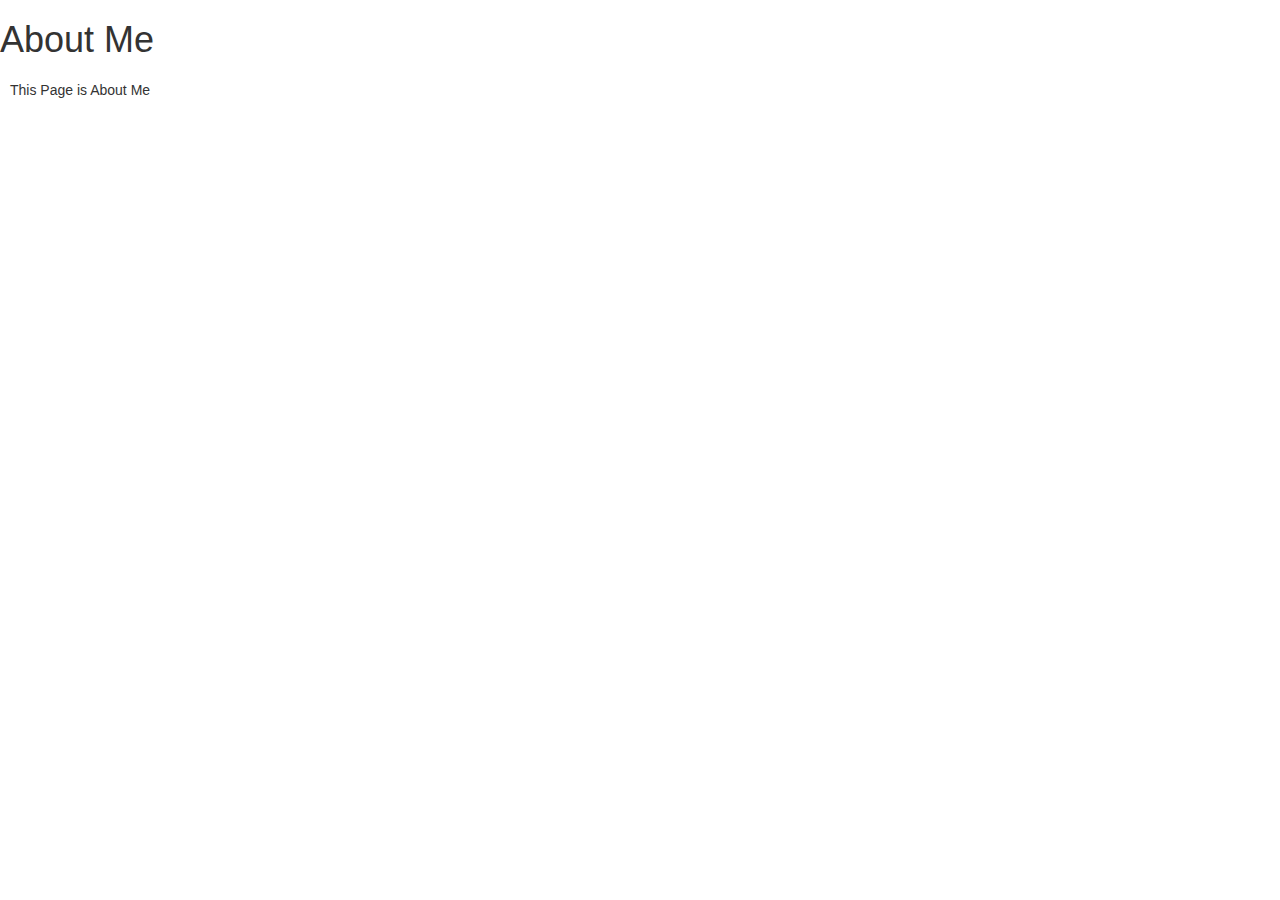
==== aboutme.html @ 5bf16c92 "blag" ====
<html lang="en" dir="ltr">
  <head>
    <meta charset="utf-8">
    <title>About Me</title>
    <link rel="stylesheet" href="/css/css/bootstrap.css"> <!-- Add CSS Bootstrap Capability-->
    <!-- Page Styling -->
    <style type = text/css>
      h1{
        color: #FFFFFF;
        font-size: 60px;
      }
      .h1{

      }
      .p1{
        padding: 10px;
      }
    </style>

  </head>
  <body>
    <h1 class = "h1">About Me</h1>
    <p class = "p1">This Page is About Me</p>
  </body>
</html>
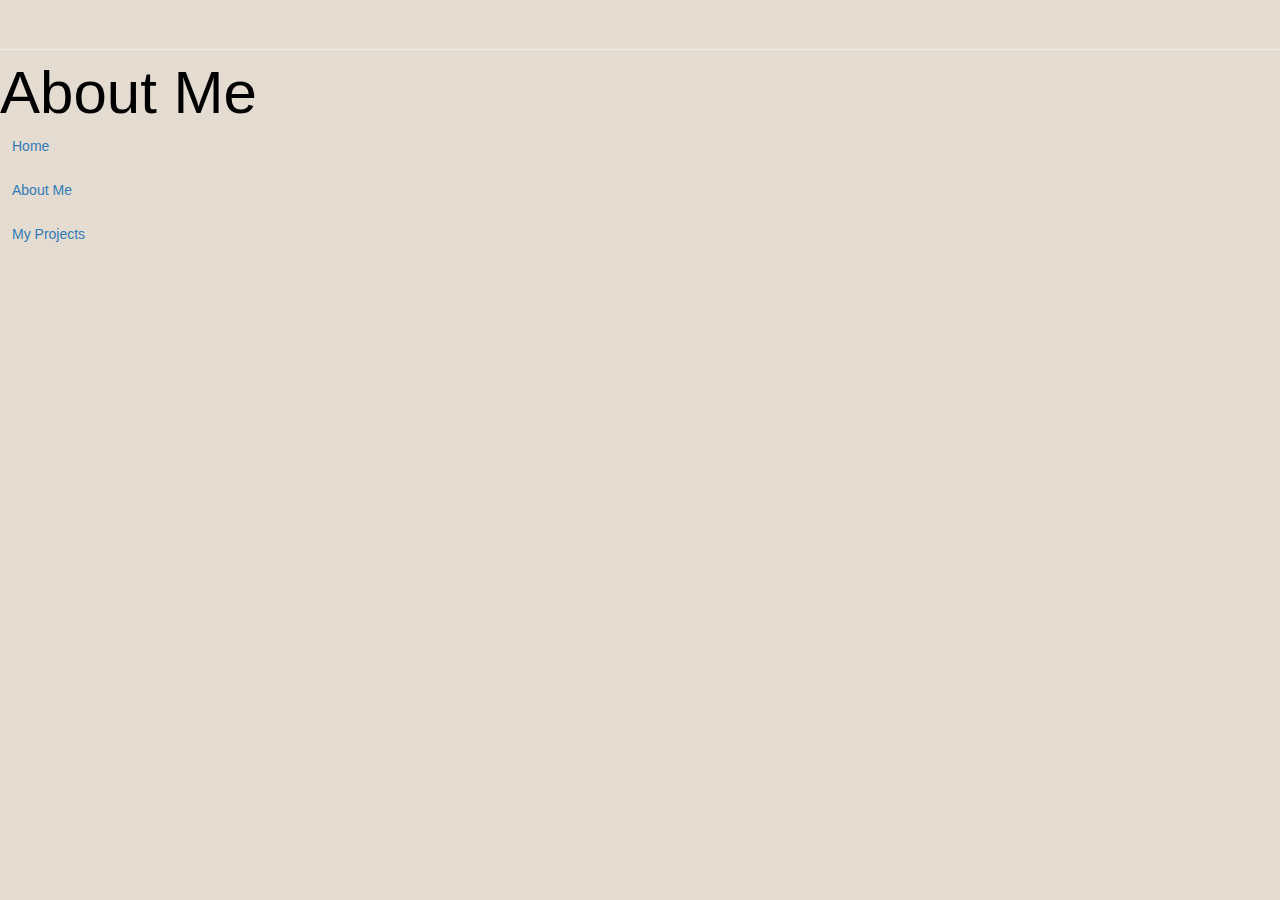
==== commit 722c5a95: "Standardize Pages" ====
--- a/aboutme.html
+++ b/aboutme.html
@@ -1,25 +1,50 @@
-<html lang="en" dir="ltr">
+<!DOCTYPE html>
+<html>
   <head>
     <meta charset="utf-8">
     <title>About Me</title>
     <link rel="stylesheet" href="/css/css/bootstrap.css"> <!-- Add CSS Bootstrap Capability-->
-    <!-- Page Styling -->
-    <style type = text/css>
-      h1{
-        color: #FFFFFF;
-        font-size: 60px;
+
+    <!-- Style of Text-->
+    <style type = "text/css">
+      body{
+        background: #E4DCD1; /* Set Background color of page */
       }
-      .h1{
-
+      .page-header h1{
+        font-size: 60px; /*Set header font size*/
+        color: black; /*Set header color*/
+        float: left; /*Set header float location*/
       }
-      .p1{
-        padding: 10px;
+      .vertical-menu{
+        width: 200px; /*set width of vertical sidebar menu*/
+      }
+      .vertical-menu a{
+        background-color: #eee /* set background color of menu*/
+        color: #000000; /* set text color*/
+        display: block; /* make links below each other*/
+        padding: 12px; /* padding between text*/
+        text-decoration: none; /* remove underline */
+      }
+      .vertical-menu a:hover{
+        background-color: #ccc; /* menu color changes when hovered over*/
+      }
+      .vertical-menu a:active{
+        background-color: #04AA6D; /* Make it green when on page */
+        color: white;
       }
     </style>
+  </head>
 
-  </head>
+  <!-- Begin Page Layout-->
   <body>
-    <h1 class = "h1">About Me</h1>
-    <p class = "p1">This Page is About Me</p>
+    <div class = "page-header">
+      <h1>About Me</h1>
+    </div>
+    <div class = "vertical-menu">
+      <a href="index.html">Home</a>
+      <a href = "aboutme.html">About Me</a>
+      <a href = "projectpages.html">My Projects</a>
+    </div>
+
   </body>
 </html>
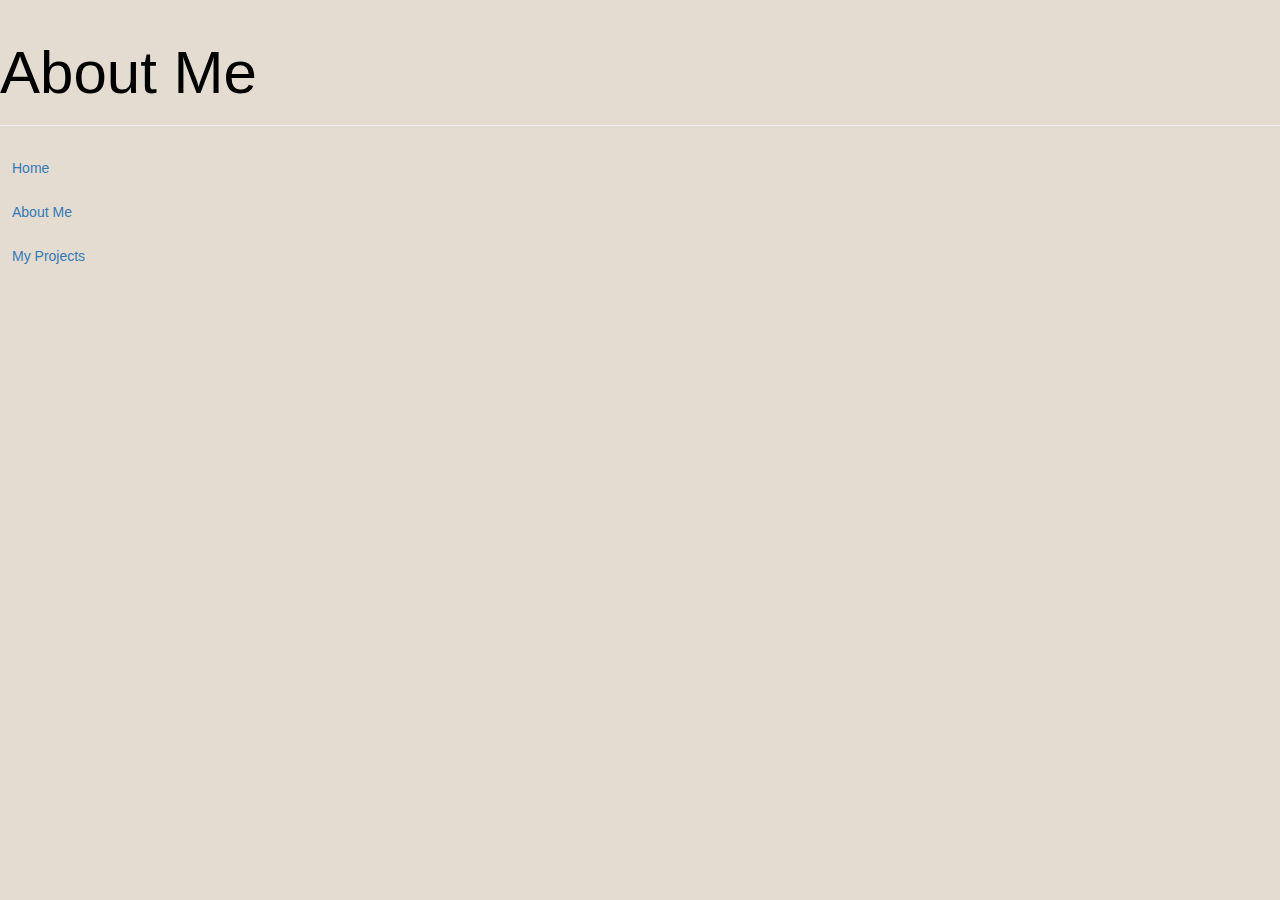
==== commit 5a2a6f8c: "remove float fix projectpage" ====
--- a/aboutme.html
+++ b/aboutme.html
@@ -13,7 +13,6 @@
       .page-header h1{
         font-size: 60px; /*Set header font size*/
         color: black; /*Set header color*/
-        float: left; /*Set header float location*/
       }
       .vertical-menu{
         width: 200px; /*set width of vertical sidebar menu*/
@@ -43,7 +42,7 @@
     <div class = "vertical-menu">
       <a href="index.html">Home</a>
       <a href = "aboutme.html">About Me</a>
-      <a href = "projectpages.html">My Projects</a>
+      <a href = "projectpage.html">My Projects</a>
     </div>
 
   </body>
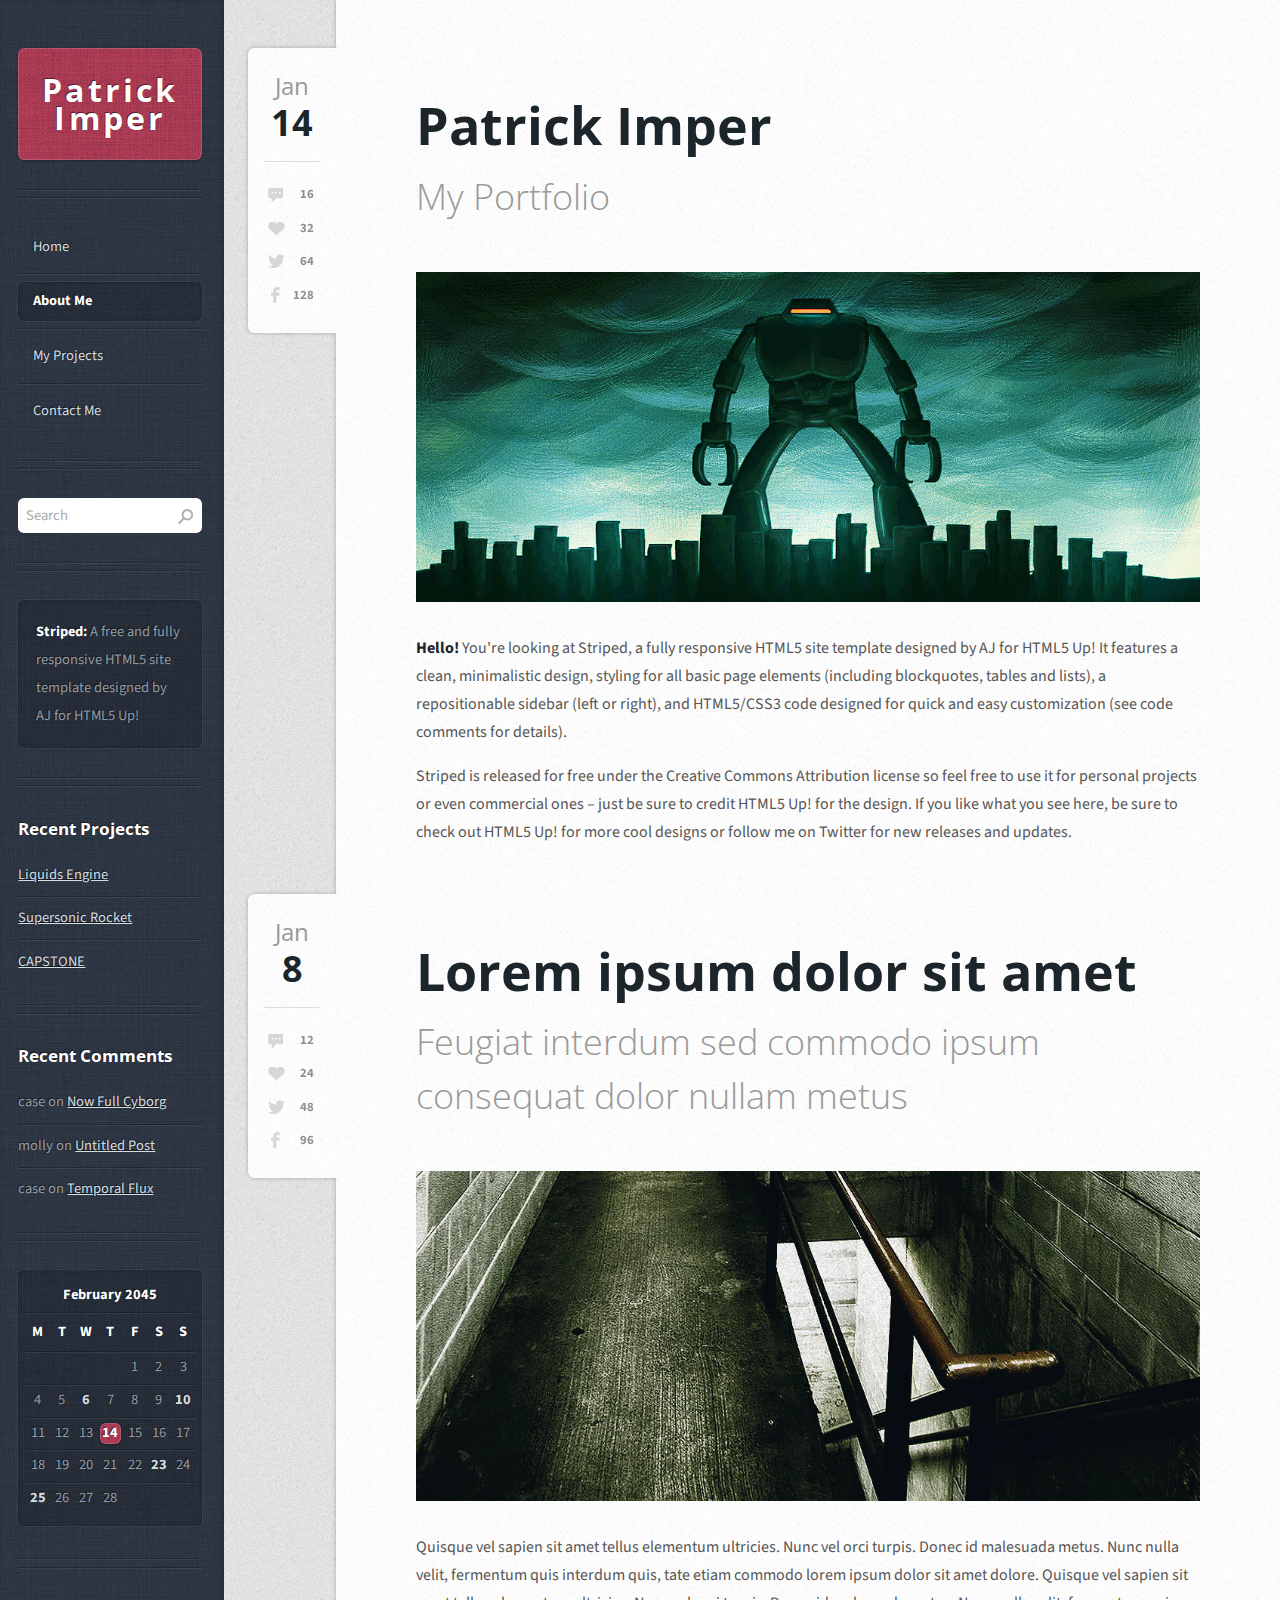
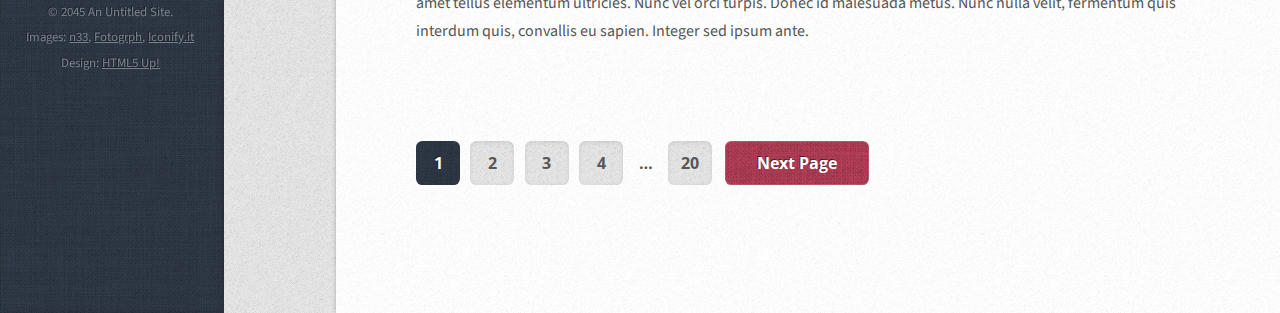
==== commit c60d2ddc: "a" ====
--- a/aboutme.html
+++ b/aboutme.html
@@ -1,49 +1,195 @@
-<!DOCTYPE html>
+<!DOCTYPE HTML>
 <html>
-  <head>
-    <meta charset="utf-8">
-    <title>About Me</title>
-    <link rel="stylesheet" href="/css/css/bootstrap.css"> <!-- Add CSS Bootstrap Capability-->
+<head>
+<title>Patrick Imper Portfolio</title>
+<meta charset="utf-8">
+<link href="http://fonts.googleapis.com/css?family=Source+Sans+Pro:400,400italic,700|Open+Sans+Condensed:300,700" rel="stylesheet">
+<script src="js/jquery-1.8.3.min.js"></script>
+<script src="css/5grid/init.js?use=mobile,desktop,1200px,1000px&amp;mobileUI=1&amp;mobileUI.theme=none"></script>
+<noscript>
+<link rel="stylesheet" href="css/5grid/core.css">
+<link rel="stylesheet" href="css/5grid/core-desktop.css">
+<link rel="stylesheet" href="css/5grid/core-1200px.css">
+<link rel="stylesheet" href="css/5grid/core-noscript.css">
+<link rel="stylesheet" href="css/style.css">
+<link rel="stylesheet" href="css/style-desktop.css">
+<link rel="stylesheet" href="css/style-1200px.css">
+</noscript>
+</head>
 
-    <!-- Style of Text-->
-    <style type = "text/css">
-      body{
-        background: #E4DCD1; /* Set Background color of page */
-      }
-      .page-header h1{
-        font-size: 60px; /*Set header font size*/
-        color: black; /*Set header color*/
-      }
-      .vertical-menu{
-        width: 200px; /*set width of vertical sidebar menu*/
-      }
-      .vertical-menu a{
-        background-color: #eee /* set background color of menu*/
-        color: #000000; /* set text color*/
-        display: block; /* make links below each other*/
-        padding: 12px; /* padding between text*/
-        text-decoration: none; /* remove underline */
-      }
-      .vertical-menu a:hover{
-        background-color: #ccc; /* menu color changes when hovered over*/
-      }
-      .vertical-menu a:active{
-        background-color: #04AA6D; /* Make it green when on page */
-        color: white;
-      }
-    </style>
-  </head>
+<body class="left-sidebar">
 
-  <!-- Begin Page Layout-->
-  <body>
-    <div class = "page-header">
-      <h1>About Me</h1>
+<div id="wrapper">
+
+  <div id="content" class="mobileUI-main-content">
+
+    <div id="content-inner">
+      <!-- Post 1-->
+      <article class="is-post is-post-excerpt">
+        <header>
+          <h2><a href="#">Patrick Imper</a></h2>
+          <span class="byline">My Portfolio</span> </header>
+
+        <div class="info"> <span class="date"><span class="month">Jan<span>uary</span></span> <span class="day">14</span><span class="year">, 2045</span></span>
+          <ul class="stats">
+            <li><a href="#" class="link-icon24 link-icon24-1">16</a></li>
+            <li><a href="#" class="link-icon24 link-icon24-2">32</a></li>
+            <li><a href="#" class="link-icon24 link-icon24-3">64</a></li>
+            <li><a href="#" class="link-icon24 link-icon24-4">128</a></li>
+          </ul>
+        </div>
+        <a href="#" class="image image-full"><img src="images/n33-robot-invader.jpg" alt=""></a>
+        <p> <strong>Hello!</strong> You're looking at Striped, a fully responsive HTML5 site template designed by AJ for HTML5 Up! It features a clean, minimalistic design, styling for all basic page elements (including blockquotes, tables and lists), a repositionable sidebar (left or right), and HTML5/CSS3 code designed for quick and easy customization (see code comments for details). </p>
+        <p> Striped is released for free under the Creative Commons Attribution license so feel free to use it for personal projects or even commercial ones &ndash; just be sure to credit HTML5 Up! for the design. If you like what you see here, be sure to check out HTML5 Up! for more cool designs or follow me on Twitter for new releases and updates. </p>
+      </article>
+
+      <!-- Post 2-->
+      <article class="is-post is-post-excerpt">
+        <header>
+          <h2><a href="#">Lorem ipsum dolor sit amet</a></h2>
+          <span class="byline">Feugiat interdum sed commodo ipsum consequat dolor nullam metus</span> </header>
+        <div class="info"> <span class="date"><span class="month">Jan<span>uary</span></span> <span class="day">8</span><span class="year">, 2045</span></span>
+          <ul class="stats">
+            <li><a href="#" class="link-icon24 link-icon24-1">12</a></li>
+            <li><a href="#" class="link-icon24 link-icon24-2">24</a></li>
+            <li><a href="#" class="link-icon24 link-icon24-3">48</a></li>
+            <li><a href="#" class="link-icon24 link-icon24-4">96</a></li>
+          </ul>
+        </div>
+        <a href="#" class="image image-full"><img src="images/fotogrph-dark-stairwell.jpg" alt=""></a>
+        <p> Quisque vel sapien sit amet tellus elementum ultricies. Nunc vel orci turpis. Donec id malesuada metus. Nunc nulla velit, fermentum quis interdum quis, tate etiam commodo lorem ipsum dolor sit amet dolore. Quisque vel sapien sit amet tellus elementum ultricies. Nunc vel orci turpis. Donec id malesuada metus. Nunc nulla velit, fermentum quis interdum quis, convallis eu sapien. Integer sed ipsum ante. </p>
+      </article>
+
+      <!-- Bottom of Page Button-->
+      <div class="pager">
+        <!--<a href="#" class="button previous">Previous Page</a>-->
+        <div class="pages"> <a href="#" class="active">1</a> <a href="#">2</a> <a href="#">3</a> <a href="#">4</a> <span>&hellip;</span> <a href="#">20</a> </div>
+        <a href="#" class="button next">Next Page</a> 
+      </div>
+
     </div>
-    <div class = "vertical-menu">
-      <a href="index.html">Home</a>
-      <a href = "aboutme.html">About Me</a>
-      <a href = "projectpage.html">My Projects</a>
+  </div>
+
+  <div id="sidebar">
+    <div id="logo">
+      <h1 class="mobileUI-site-name">Patrick Imper</h1>
     </div>
+    <!-- Left Side Nav Bar -->
+    <nav id="nav" class="mobileUI-site-nav">
+      <ul>
+        <li><a href="#">Home</a></li>
+        <li class="current_page_item"><a href="#">About Me</a></li>
+        <li><a href="#">My Projects</a></li>
+        <li><a href="#">Contact Me</a></li>
+      </ul>
+    </nav>
+    <!-- Word Search -->
+    <section class="is-search is-first">
+      <form method="post" action="#">
+        <input type="text" class="text" name="search" placeholder="Search">
+      </form>
+    </section>
 
-  </body>
-</html>
+    <!-- Below Search Text Box -->
+    <section class="is-text-style1">
+      <div class="inner">
+        <p> <strong>Striped:</strong> A free and fully responsive HTML5 site template designed by AJ for HTML5 Up! </p>
+      </div>
+    </section>
+    <!-- Recent Projects -->
+    <section class="is-recent-posts">
+      <header>
+        <h2>Recent Projects</h2>
+      </header>
+      <ul>
+        <li><a href="#">Liquids Engine</a></li>
+        <li><a href="#">Supersonic Rocket</a></li>
+        <li><a href="#">CAPSTONE</a></li>
+      </ul>
+    </section>
+
+    <!-- IDK What to use this for -->
+    <section class="is-recent-comments">
+      <header>
+        <h2>Recent Comments</h2>
+      </header>
+      <ul>
+        <li>case on <a href="#">Now Full Cyborg</a></li>
+        <li>molly on <a href="#">Untitled Post</a></li>
+        <li>case on <a href="#">Temporal Flux</a></li>
+      </ul>
+    </section>
+
+    <!-- What day is it?-->
+    <section class="is-calendar">
+      <div class="inner">
+        <table>
+          <caption>
+          February 2045
+          </caption>
+          <thead>
+            <tr>
+              <th scope="col" title="Monday">M</th>
+              <th scope="col" title="Tuesday">T</th>
+              <th scope="col" title="Wednesday">W</th>
+              <th scope="col" title="Thursday">T</th>
+              <th scope="col" title="Friday">F</th>
+              <th scope="col" title="Saturday">S</th>
+              <th scope="col" title="Sunday">S</th>
+            </tr>
+          </thead>
+          <tbody>
+            <tr>
+              <td colspan="4" class="pad"><span>&nbsp;</span></td>
+              <td><span>1</span></td>
+              <td><span>2</span></td>
+              <td><span>3</span></td>
+            </tr>
+            <tr>
+              <td><span>4</span></td>
+              <td><span>5</span></td>
+              <td><a href="#">6</a></td>
+              <td><span>7</span></td>
+              <td><span>8</span></td>
+              <td><span>9</span></td>
+              <td><a href="#">10</a></td>
+            </tr>
+            <tr>
+              <td><span>11</span></td>
+              <td><span>12</span></td>
+              <td><span>13</span></td>
+              <td class="today"><a href="#">14</a></td>
+              <td><span>15</span></td>
+              <td><span>16</span></td>
+              <td><span>17</span></td>
+            </tr>
+            <tr>
+              <td><span>18</span></td>
+              <td><span>19</span></td>
+              <td><span>20</span></td>
+              <td><span>21</span></td>
+              <td><span>22</span></td>
+              <td><a href="#">23</a></td>
+              <td><span>24</span></td>
+            </tr>
+            <tr>
+              <td><a href="#">25</a></td>
+              <td><span>26</span></td>
+              <td><span>27</span></td>
+              <td><span>28</span></td>
+              <td class="pad" colspan="3"><span>&nbsp;</span></td>
+            </tr>
+          </tbody>
+        </table>
+      </div>
+    </section>
+
+    <!-- Copyright -->
+    <div id="copyright">
+      <p> &copy; 2045 An Untitled Site.<br>
+        Images: <a href="http://n33.co">n33</a>, <a href="http://fotogrph.com">Fotogrph</a>, <a href="http://iconify.it">Iconify.it</a> Design: <a href="http://html5up.net/">HTML5 Up!</a> </p>
+    </div>
+  </div>
+</div>
+</body>
+</html>--- a/css/5grid/core.css
+++ b/css/5grid/core.css
@@ -0,0 +1,121 @@
+/*****************************************************************/
+/* 5grid 0.4.1 by n33.co | MIT+GPLv2 license licensed            */
+/* core.css: Core stylesheet                                     */
+/*****************************************************************/
+
+/**************************************************/
+/* Resets (by meyerweb.com/eric/tools/css/reset/) */
+/**************************************************/
+
+	html, body, div, span, applet, object, iframe, h1, h2, h3, h4, h5, h6, p, blockquote, pre, a, abbr, acronym, address, big, cite, code, del, dfn, em, img, ins, kbd, q, s, samp, small, strike, strong, sub, sup, tt, var, b, u, i, center, dl, dt, dd, ol, ul, li, fieldset, form, label, legend, table, caption, tbody, tfoot, thead, tr, th, td, article, aside, canvas, details, embed, figure, figcaption, footer, header, hgroup, menu, nav, output, ruby, section, summary, time, mark, audio, video {
+		margin: 0;
+		padding: 0;
+		border: 0;
+		font-size: 100%;
+		font: inherit;
+		vertical-align: baseline;
+	}
+
+	article, aside, details, figcaption, figure, footer, header, hgroup, menu, nav, section {
+		display: block;
+	}
+
+	body {
+		line-height: 1;
+	}
+
+	ol, ul {
+		list-style: none;
+	}
+
+	blockquote, q {
+		quotes: none;
+	}
+
+	blockquote:before, blockquote:after, q:before, q:after {
+		content: '';
+		content: none;
+	}
+
+	table {
+		border-collapse: collapse;
+		border-spacing: 0;
+	}
+
+/*********************/
+/* Grid              */
+/*********************/
+
+	.\35 grid .\31 2u { width: 100%; } .\35 grid .\31 1u { width: 91.5%; } .\35 grid .\31 0u { width: 83%; } .\35 grid .\39 u { width: 74.5%; } .\35 grid .\38 u { width: 66%; } .\35 grid .\37 u { width: 57.5%; } .\35 grid .\36 u { width: 49%; } .\35 grid .\35 u { width: 40.5%; } .\35 grid .\34 u { width: 32%; } .\35 grid .\33 u { width: 23.5%; } .\35 grid .\32 u { width: 15%; } .\35 grid .\31 u { width: 6.5%; }
+	
+	.\35 grid .\31 u, .\35 grid .\32 u, .\35 grid .\33 u, .\35 grid .\34 u, .\35 grid .\35 u, .\35 grid .\36 u, .\35 grid .\37 u, .\35 grid .\38 u, .\35 grid .\39 u, .\35 grid .\31 0u, .\35 grid .\31 1u, .\35 grid .\31 2u {
+		margin: 1% 0 1% 2%;
+		float: left;
+	}
+
+	.\35 grid:after {
+		content: '';
+		display: block;
+		clear: both;
+		height: 0;
+	}
+
+	.\35 grid-flush .\31 2u { width: 100% !important; } .\35 grid-flush .\31 1u { width: 91.6666666667% !important; } .\35 grid-flush .\31 0u { width: 83.3333333333% !important; } .\35 grid-flush .\39 u { width: 75% !important; } .\35 grid-flush .\38 u { width: 66.6666666667% !important; } .\35 grid-flush .\37 u { width: 58.3333333333% !important; } .\35 grid-flush .\36 u { width: 50% !important; } .\35 grid-flush .\35 u { width: 41.6666666667% !important; } .\35 grid-flush .\34 u { width: 33.3333333333% !important; } .\35 grid-flush .\33 u { width: 25% !important; } .\35 grid-flush .\32 u { width: 16.6666666667% !important; } .\35 grid-flush .\31 u { width: 8.3333333333% !important; }
+
+	.\35 grid-flush .\31 u, .\35 grid-flush .\32 u, .\35 grid-flush .\33 u, .\35 grid-flush .\34 u, .\35 grid-flush .\35 u, .\35 grid-flush .\36 u, .\35 grid-flush .\37 u, .\35 grid-flush .\38 u, .\35 grid-flush .\39 u, .\35 grid-flush .\31 0u, .\35 grid-flush .\31 1u, .\35 grid-flush .\31 2u {
+		margin: 0 !important;
+	}
+
+	.do-5grid .do-12u { width: 100%; } .do-5grid .do-11u { width: 91.5%; } .do-5grid .do-10u { width: 83%; } .do-5grid .do-9u { width: 74.5%; } .do-5grid .do-8u { width: 66%; } .do-5grid .do-7u { width: 57.5%; } .do-5grid .do-6u { width: 49%; } .do-5grid .do-5u { width: 40.5%; } .do-5grid .do-4u { width: 32%; } .do-5grid .do-3u { width: 23.5%; } .do-5grid .do-2u { width: 15%; } .do-5grid .do-1u { width: 6.5%; }
+	
+	.do-5grid .do-1u, .do-5grid .do-2u, .do-5grid .do-3u, .do-5grid .do-4u, .do-5grid .do-5u, .do-5grid .do-6u, .do-5grid .do-7u, .do-5grid .do-8u, .do-5grid .do-9u, .do-5grid .do-10u, .do-5grid .do-11u, .do-5grid .do-12u {
+		margin: 1% 0 1% 2%;
+		float: left;
+	}
+
+	.do-5grid:after {
+		content: '';
+		display: block;
+		clear: both;
+		height: 0;
+	}
+
+	.do-5grid-flush .do-12u { width: 100%; } .do-5grid-flush .do-11u { width: 91.6666666667%; } .do-5grid-flush .do-10u { width: 83.3333333333%; } .do-5grid-flush .do-9u { width: 75%; } .do-5grid-flush .do-8u { width: 66.6666666667%; } .do-5grid-flush .do-7u { width: 58.3333333333%; } .do-5grid-flush .do-6u { width: 50%; } .do-5grid-flush .do-5u { width: 41.6666666667%; } .do-5grid-flush .do-4u { width: 33.3333333333%; } .do-5grid-flush .do-3u { width: 25%; } .do-5grid-flush .do-2u { width: 16.6666666667%; } .do-5grid-flush .do-1u { width: 8.3333333333%; }
+
+	.do-5grid-flush .do-1u, .do-5grid-flush .do-2u, .do-5grid-flush .do-3u, .do-5grid-flush .do-4u, .do-5grid-flush .do-5u, .do-5grid-flush .do-6u, .do-5grid-flush .do-7u, .do-5grid-flush .do-8u, .do-5grid-flush .do-9u, .do-5grid-flush .do-10u, .do-5grid-flush .do-11u, .do-5grid-flush .do-12u {
+		margin: 0 !important;
+	}
+
+/*********************/
+/* Mobile            */
+/*********************/
+
+	#mobileUI-site-titlebar {
+		text-align: center;
+	}
+	
+	#mobileUI-site-nav-opener {
+		top: 0;
+		left: 0;
+	}
+	
+	#mobileUI-site-nav {
+	}
+
+		#mobileUI-site-nav-inner {
+		}
+	
+		.mobileUI-site-nav-link {
+			display: block;
+		}
+	
+		.mobileUI-site-nav-link .indent-1 { display: inline-block; width: 1em; }
+		.mobileUI-site-nav-link .indent-2 { display: inline-block; width: 2em; }
+		.mobileUI-site-nav-link .indent-3 { display: inline-block; width: 3em; }
+		.mobileUI-site-nav-link .indent-4 { display: inline-block; width: 4em; }
+		.mobileUI-site-nav-link .indent-5 { display: inline-block; width: 5em; }
+		.mobileUI-site-nav-link .indent-6 { display: inline-block; width: 6em; }
+		.mobileUI-site-nav-link .indent-7 { display: inline-block; width: 7em; }
+		.mobileUI-site-nav-link .indent-8 { display: inline-block; width: 8em; }
+		.mobileUI-site-nav-link .indent-9 { display: inline-block; width: 9em; }
+		.mobileUI-site-nav-link .indent-10 { display: inline-block; width: 10em; }--- a/css/5grid/core-desktop.css
+++ b/css/5grid/core-desktop.css
@@ -0,0 +1,31 @@
+/*****************************************************************/
+/* 5grid 0.4.1 by n33.co | MIT+GPLv2 license licensed            */
+/* core-desktop.css: Core (desktop) stylesheet                   */
+/*****************************************************************/
+
+.\35 grid .row:after { content: ''; display: block; clear: both; height: 0; } 
+.\35 grid .row > :first-child { margin-left: 0; } 
+.\35 grid .row:first-child > * { margin-top: 0; } 
+.\35 grid .row:last-child > * { margin-bottom: 0; }
+.\35 grid .offset-1u:first-child { margin-left: 8.5% !important; } 
+.\35 grid .offset-2u:first-child { margin-left: 17% !important; } 
+.\35 grid .offset-3u:first-child { margin-left: 25.5% !important; } 
+.\35 grid .offset-4u:first-child { margin-left: 34% !important; } 
+.\35 grid .offset-5u:first-child { margin-left: 42.5% !important; } 
+.\35 grid .offset-6u:first-child { margin-left: 51% !important; } 
+.\35 grid .offset-7u:first-child { margin-left: 59.5% !important; } 
+.\35 grid .offset-8u:first-child { margin-left: 68% !important; } 
+.\35 grid .offset-9u:first-child { margin-left: 76.5% !important; } 
+.\35 grid .offset-10u:first-child { margin-left: 85% !important; } 
+.\35 grid .offset-11u:first-child { margin-left: 93.5% !important; } 
+.\35 grid .offset-1u { margin-left: 10.5% !important; } 
+.\35 grid .offset-2u { margin-left: 19% !important; } 
+.\35 grid .offset-3u { margin-left: 27.5% !important; } 
+.\35 grid .offset-4u { margin-left: 36% !important; } 
+.\35 grid .offset-5u { margin-left: 44.5% !important; } 
+.\35 grid .offset-6u { margin-left: 53% !important; } 
+.\35 grid .offset-7u { margin-left: 61.5% !important; } 
+.\35 grid .offset-8u { margin-left: 70% !important; } 
+.\35 grid .offset-9u { margin-left: 78.5% !important; } 
+.\35 grid .offset-10u { margin-left: 87% !important; } 
+.\35 grid .offset-11u { margin-left: 95.5% !important; }--- a/css/5grid/core-1200px.css
+++ b/css/5grid/core-1200px.css
@@ -0,0 +1,13 @@
+/*****************************************************************/
+/* 5grid 0.4.1 by n33.co | MIT+GPLv2 license licensed            */
+/* core-1200px.css: 1200px                                       */
+/*****************************************************************/
+
+/*********************/
+/* 1200px            */
+/*********************/
+
+	.\35 grid-layout {
+		width: 1200px;
+		margin: 0 auto;
+	}--- a/css/5grid/core-noscript.css
+++ b/css/5grid/core-noscript.css
@@ -0,0 +1,64 @@
+/*****************************************************************/
+/* 5grid 0.4.1 by n33.co | MIT+GPLv2 license licensed            */
+/* noscript-1000px.css: Kludgey noscript stylesheet              */
+/*****************************************************************/
+
+/*********************/
+/* Base Grid         */
+/*********************/
+
+	.\35 grid-layout .\31 2u { width: 100%; } 
+	.\35 grid-layout .\31 1u { width: 91.5%; } 
+	.\35 grid-layout .\31 0u { width: 83%; } 
+	.\35 grid-layout .\39 u { width: 74.5%; } 
+	.\35 grid-layout .\38 u { width: 66%; }
+	.\35 grid-layout .\37 u { width: 57.5%; } 
+	.\35 grid-layout .\36 u { width: 49%; } 
+	.\35 grid-layout .\35 u { width: 40.5%; } 
+	.\35 grid-layout .\34 u { width: 32%; } 
+	.\35 grid-layout .\33 u { width: 23.5%; } 
+	.\35 grid-layout .\32 u { width: 15%; } 
+	.\35 grid-layout .\31 u { width: 6.5%; }
+
+	.\35 grid-layout .\31 u, .\35 grid-layout .\32 u, .\35 grid-layout .\33 u, .\35 grid-layout .\34 u, .\35 grid-layout .\35 u, .\35 grid-layout .\36 u, .\35 grid-layout .\37 u, .\35 grid-layout .\38 u, .\35 grid-layout .\39 u, .\35 grid-layout .\31 0u, .\35 grid-layout .\31 1u, .\35 grid-layout .\31 2u {
+		margin: 1% 0 1% 2%;
+		float: left;
+	}
+
+	.\35 grid-layout:after {
+		content: '';
+		display: block;
+		clear: both;
+		height: 0;
+	}
+
+/*********************/
+/* Desktop           */
+/*********************/
+
+	.\35 grid-layout .row:after { content: ''; display: block; clear: both; height: 0; } 
+	.\35 grid-layout .row > :first-child { margin-left: 0; } 
+	.\35 grid-layout .row:first-child > * { margin-top: 0; } 
+	.\35 grid-layout .row:last-child > * { margin-bottom: 0; }
+	.\35 grid-layout .offset-1u:first-child { margin-left: 8.5% !important; } 
+	.\35 grid-layout .offset-2u:first-child { margin-left: 17% !important; } 
+	.\35 grid-layout .offset-3u:first-child { margin-left: 25.5% !important; } 
+	.\35 grid-layout .offset-4u:first-child { margin-left: 34% !important; } 
+	.\35 grid-layout .offset-5u:first-child { margin-left: 42.5% !important; } 
+	.\35 grid-layout .offset-6u:first-child { margin-left: 51% !important; } 
+	.\35 grid-layout .offset-7u:first-child { margin-left: 59.5% !important; } 
+	.\35 grid-layout .offset-8u:first-child { margin-left: 68% !important; } 
+	.\35 grid-layout .offset-9u:first-child { margin-left: 76.5% !important; } 
+	.\35 grid-layout .offset-10u:first-child { margin-left: 85% !important; } 
+	.\35 grid-layout .offset-11u:first-child { margin-left: 93.5% !important; } 
+	.\35 grid-layout .offset-1u { margin-left: 10.5% !important; } 
+	.\35 grid-layout .offset-2u { margin-left: 19% !important; } 
+	.\35 grid-layout .offset-3u { margin-left: 27.5% !important; } 
+	.\35 grid-layout .offset-4u { margin-left: 36% !important; } 
+	.\35 grid-layout .offset-5u { margin-left: 44.5% !important; } 
+	.\35 grid-layout .offset-6u { margin-left: 53% !important; } 
+	.\35 grid-layout .offset-7u { margin-left: 61.5% !important; } 
+	.\35 grid-layout .offset-8u { margin-left: 70% !important; } 
+	.\35 grid-layout .offset-9u { margin-left: 78.5% !important; } 
+	.\35 grid-layout .offset-10u { margin-left: 87% !important; } 
+	.\35 grid-layout .offset-11u { margin-left: 95.5% !important; }--- a/css/style.css
+++ b/css/style.css
@@ -0,0 +1,724 @@
+/*
+	Striped 1.0 by HTML5 Up!
+	html5up.net | @n33co
+	Free for personal and commercial use under the CCA 3.0 license (html5up.net/license)
+*/
+
+/*********************************************************************************/
+/* Basic                                                                         */
+/*********************************************************************************/
+
+	*
+	{
+		-moz-box-sizing: border-box;
+		-webkit-box-sizing: border-box;
+		-o-box-sizing: border-box;
+		-ms-box-sizing: border-box;
+		box-sizing: border-box;
+	}
+
+	body, input, textarea
+	{
+		font-family: 'Source Sans Pro', sans-serif;
+		font-weight: 400;
+		color: #565656;
+	}
+
+	body
+	{
+		background-color: #e8e8e8;
+		background-image: url('images/bg2.png');
+	}
+
+	a
+	{
+		color: #c94663;
+	}
+
+	strong, b
+	{
+		font-weight: 700;
+		color: #1b252a;
+	}
+
+	h2,h3,h4,h5,h6
+	{
+		font-family: 'Open Sans Condensed', sans-serif;
+		font-weight: 700;
+		color: #1b252a;
+	}
+
+	h2 a, h4 a, h5 a, h6 a
+	{
+		text-decoration: none;
+		color: inherit;
+	}
+	
+	.byline
+	{
+		font-family: 'Open Sans Condensed', sans-serif;
+		font-weight: 300;
+		display: block;
+		margin-top: 1em;
+		color: #999;
+	}
+	
+	header
+	{
+		margin: 0 0 2em 0;
+	}
+	
+	blockquote
+	{
+		border-left: solid 5px #ddd;
+		padding: 1em 0 1em 2em;
+		font-style: italic;
+	}
+	
+	em, i
+	{
+		font-style: italic;
+	}
+	
+	hr
+	{
+		border: 0;
+		border-top: solid 1px #ddd;
+		padding: 1.5em 0 0 0;
+		margin: 1.75em 0 0 0;
+	}
+	
+	sub
+	{
+		position: relative;
+		top: 0.5em;
+		font-size: 0.8em;
+	}
+	
+	sup
+	{
+		position: relative;
+		top: -0.5em;
+		font-size: 0.8em;
+	}
+	
+	table
+	{
+		width: 100%;
+	}
+	
+	table.style1
+	{
+	}
+	
+		table.style1 tbody tr:nth-child(2n+2)
+		{
+			background: #f4f4f4;
+		}
+		
+		table.style1 td
+		{
+			padding: 0.5em 1em 0.5em 1em;
+		}
+		
+		table.style1 th
+		{
+			text-align: left;
+			font-weight: 700;
+			padding: 0.75em 1em 0.75em 1em;
+		}
+	
+		table.style1 thead
+		{
+			border-bottom: solid 1px #ddd;
+		}
+		
+		table.style1 tfoot
+		{
+			border-top: solid 1px #ddd;
+			background: #eee;
+		}
+		
+		table.style1 tbody
+		{
+		}
+
+	form
+	{
+	}
+	
+		form input,
+		form select,
+		form textarea
+		{
+			border-radius: 0.4em;
+			-webkit-appearance: none;
+			border: solid 1px #ddd;
+			padding: 0.5em;
+			width: 100%;
+		}
+
+		form input:focus,
+		form textarea:focus
+		{
+			box-shadow: 0px 0px 2px 2px #c94663;
+		}
+
+		form ::-webkit-input-placeholder
+		{
+			color: #aaa;
+		}
+
+		form :-moz-placeholder
+		{
+			color: #aaa;
+		}
+
+		form ::-moz-placeholder
+		{
+			color: #aaa;
+		}
+
+		form :-ms-input-placeholder
+		{
+			color: #aaa;
+		}
+		
+	br.clear
+	{
+		clear: both;
+	}
+	
+	p, ul, ol, dl, table
+	{
+		margin-bottom: 1em;
+	}
+	
+	section,
+	article
+	{
+		margin-bottom: 3em;
+	}
+	
+	section > :last-child,
+	article > :last-child
+	{
+		margin-bottom: 0;
+	}
+
+	section > .inner > :last-child,
+	article > .inner > :last-child
+	{
+		margin-bottom: 0;
+	}
+
+	section:last-child,
+	article:last-child
+	{
+		margin-bottom: 0;
+	}
+
+	.image
+	{
+		display: inline-block;
+	}
+	
+		.image img
+		{
+			display: block;
+			width: 100%;
+		}
+
+	.image-full
+	{
+		display: block;
+		width: 100%;
+		margin: 0 0 2em 0;
+	}
+	
+	.image-left
+	{
+		float: left;
+		margin: 0 2em 2em 0;
+	}
+	
+	.image-centered
+	{
+		display: block;
+		margin: 0 0 2em 0;
+	}
+
+		.image-centered img
+		{
+			margin: 0 auto;
+			width: auto;
+		}
+		
+	.button
+	{
+		background-color: #c94663;
+		background-image: url('images/bg1.png');
+		border-radius: 0.4em;
+		text-align: center;
+		box-shadow: inset 0px 0px 0px 1px rgba(255,255,255,0.15);
+		color: #fff;
+		font-family: 'Open Sans Condensed', sans-serif;
+		font-weight: 700;
+		text-decoration: none;
+		-moz-transition: background-color .25s ease-in-out, color .25s ease-in-out;
+		-webkit-transition: background-color .25s ease-in-out, color .25s ease-in-out;
+		-o-transition: background-color .25s ease-in-out, color .25s ease-in-out;
+		-ms-transition: background-color .25s ease-in-out, color .25s ease-in-out;
+		transition: background-color .25s ease-in-out, color .25s ease-in-out;
+		text-shadow: -1px -1px 0px rgba(0,0,0,0.5);
+	}
+
+		span.button
+		{
+			opacity: 0.35;
+			cursor: default;
+		}
+
+		a.button:hover,
+		input.button:hover
+		{
+			background-color: #d95673;
+		}
+		
+		a.button:active,
+		input.button:active
+		{
+			background-color: #b93653;
+		}
+	
+		.button-alt
+		{
+			background-color: #364050;
+			background-image: url('images/bg1.png');
+		}
+
+			a.button-alt:hover,
+			input.button-alt:hover
+			{
+				background-color: #465060;
+			}
+			
+			a.button-alt:active,
+			input.button-alt:active
+			{
+				background-color: #263040;
+			}
+	
+		.button-small
+		{
+		}
+		
+		.button-big
+		{
+		}
+		
+		.button-huge
+		{
+		}
+
+	ul.style1
+	{
+		list-style: disc;
+		padding-left: 1em;
+	}
+	
+		ul.style1 li
+		{
+			padding-left: 0.5em;
+		}
+	
+	ol.style1
+	{
+		list-style: decimal;
+		padding-left: 1.25em;
+	}
+
+		ol.style1 li
+		{
+			padding-left: 0.25em;
+		}
+
+	.link-icon24
+	{
+		position: relative;
+		padding-left: 30px;
+	}
+	
+		.link-icon24:before
+		{
+			content: '';
+			display: block;
+			position: absolute;
+			left: 0;
+			top: 50%;
+			margin-top: -12px;
+			width: 24px;
+			height: 24px;
+			background-image: url('images/sprites.png');
+		}
+	
+		.link-icon24-1:before		{ background-position: 0px 0px; }
+		.link-icon24-2:before		{ background-position: -24px 0px; }
+		.link-icon24-3:before		{ background-position: -48px 0px; }
+		.link-icon24-4:before		{ background-position: -72px 0px; }
+		.link-icon24-5:before		{ background-position: -96px 0px; }
+
+	.pager
+	{
+	}
+	
+		.pager .pages
+		{
+			display: inline-block;
+			font-family: 'Open Sans Condensed', sans-serif;
+			font-weight: 700;
+		}
+		
+			.pager .pages span
+			{
+				display: inline-block;
+				width: 1.5em;
+				text-align: center;
+				margin: 0 0.4em 0 0;
+			}
+	
+			.pager .pages a
+			{
+				cursor: pointer;
+				display: inline-block;
+				text-align: center;
+				text-decoration: none;
+				color: inherit;
+				background-color: #e8e8e8;
+				background-image: url('images/bg2.png');
+				color: #565656;
+				margin: 0 0.4em 0 0;
+				border-radius: 0.4em;
+				-moz-transition: background-color .25s ease-in-out;
+				-webkit-transition: background-color .25s ease-in-out;
+				-o-transition: background-color .25s ease-in-out;
+				-ms-transition: background-color .25s ease-in-out;
+				transition: background-color .25s ease-in-out;
+				box-shadow: inset 0 0.075em 0.25em 0 rgba(0,0,0,0.1);
+			}
+		
+			.pager .pages a:hover
+			{
+				background-color: #dadada;
+			}
+
+			.pager .pages a.active
+			{
+				background-color: #364050;
+				background-image: url('images/bg1.png');
+				color: #fff;
+				box-shadow: none;
+				text-shadow: -1px -1px 0px rgba(0,0,0,0.5);
+			}
+
+/*********************************************************************************/
+/* Section/Article Types                                                         */
+/*********************************************************************************/
+
+	.is-calendar
+	{
+	}
+
+		.is-calendar .inner
+		{
+			position: relative;
+			background-color: #272E39;
+			background-color: rgba(0,0,0,0.15);
+			border-radius: 0.4em;
+			padding: 0.75em 0.5em 0.75em 0.5em;
+			box-shadow: 0 0 0 1px rgba(255,255,255,0.05), inset 0 0 0.25em 0 rgba(0,0,0,0.25);
+		}
+		
+		.is-calendar caption
+		{
+			font-weight: 700;
+			color: #fff;
+			margin: 0 0 0.25em 0;
+		}
+
+		.is-calendar table
+		{
+			margin: 0 auto;
+		}
+
+		.is-calendar tr
+		{
+		}
+
+		.is-calendar td,
+		.is-calendar th
+		{
+			cursor: default;
+			padding: 0.35em 0 0.35em 0;
+			border-top: solid 1px rgba(0,0,0,0.25);
+			box-shadow: inset 0px 1px 0px 0px rgba(255,255,255,0.075);
+		}
+
+		.is-calendar th
+		{
+			font-weight: 700;
+			color: #fff;
+		}
+		
+		.is-calendar td a,
+		.is-calendar td span
+		{
+			display: block;
+			margin: 0 auto;
+			width: 1.5em;
+			height: 1.5em;
+			text-align: center;
+			line-height: 1.4em;
+			border-radius: 0.4em;
+			-moz-transition: background-color .25s ease-in-out;
+			-webkit-transition: background-color .25s ease-in-out;
+			-o-transition: background-color .25s ease-in-out;
+			-ms-transition: background-color .25s ease-in-out;
+			transition: background-color .25s ease-in-out;
+			text-decoration: none;
+		}
+
+		.is-calendar td a
+		{
+			color: #fff;
+			font-weight: 700;
+		}
+
+		.is-calendar td a:hover
+		{
+			background-color: rgba(200,225,255,0.1);
+			color: #fff;
+		}
+		
+		.is-calendar td.today a
+		{
+			background-color: #c94663;
+			background-image: url('images/bg1.png');
+			box-shadow: inset 0px 0px 0px 1px rgba(255,255,255,0.15), 0 0.025em 0.15em 0em rgba(0,0,0,0.25);
+			color: #fff !important;
+		}
+		
+	.is-post
+	{
+		position: relative;
+	}
+	
+		.is-post .info
+		{
+		}
+		
+			.is-post .info .stats
+			{
+				margin: 0;
+			}
+			
+			.is-post .info .stats a
+			{
+				font-size: 0.8em;
+				text-decoration: none;
+				color: #1b252a;
+				font-weight: 700;
+			}
+	
+	.is-recent-posts,
+	.is-recent-comments
+	{
+	}
+
+		.is-recent-posts li,
+		.is-recent-comments li
+		{
+			border-top: solid 1px rgba(0,0,0,0.25);
+			box-shadow: inset 0px 1px 0px 0px rgba(255,255,255,0.075);
+			padding: 0.5em 0 0.5em 0;
+		}
+
+		.is-recent-posts li:first-child,
+		.is-recent-comments li:first-child
+		{
+			border-top: 0;
+			box-shadow: none;
+			padding-top: 0;
+		}
+
+		.is-recent-posts li:last-child,
+		.is-recent-comments li:last-child
+		{
+			padding-bottom: 0;
+		}
+
+	.is-search
+	{
+	}
+
+		.is-search form
+		{
+			position: relative;
+		}
+	
+		.is-search input
+		{
+			position: relative;
+			padding-right: 34px;
+		}
+		
+			.is-search form:after
+			{
+				content: '';
+				display: block;
+				position: absolute;
+				top: 50%;
+				right: 4px;
+				margin-top: -12px;
+				width: 24px;
+				height: 24px;
+				background-image: url('images/sprites.png');
+				background-position: -96px 0px;
+			}
+
+	.is-text-style1
+	{
+	}
+
+		.is-text-style1 .inner
+		{
+			position: relative;
+			background-color: #272E39;
+			background-color: rgba(0,0,0,0.15);
+			border-radius: 0.4em;
+			padding: 1.25em;
+			box-shadow: 0 0 0 1px rgba(255,255,255,0.05), inset 0 0 0.25em 0 rgba(0,0,0,0.25);
+		}	
+
+/*********************************************************************************/
+/* Wrapper                                                                       */
+/*********************************************************************************/
+
+	#wrapper
+	{
+		position: relative;
+	}
+
+/*********************************************************************************/
+/* Sidebar                                                                       */
+/*********************************************************************************/
+
+	#sidebar
+	{
+		background-color: #364050;
+		background-image: url('images/bg1.png');
+		color: #929da4;
+		text-shadow: -1px -1px 0px rgba(0,0,0,0.5);
+	}
+
+		#sidebar form input,
+		#sidebar form select,
+		#sidebar form textarea
+		{
+			border: 0;
+		}
+
+		#sidebar section,
+		#sidebar nav
+		{
+			position: relative;
+		}
+
+			#sidebar section:before,
+			#sidebar nav:before
+			{
+				content: '';
+				border-top: solid 1px;
+				border-bottom: solid 1px;
+				border-color: #171E29;
+				border-color: rgba(0,0,0,0.25);
+				box-shadow: inset 0px 1px 0px 0px rgba(255,255,255,0.075), 0px 1px 0px 0px rgba(255,255,255,0.075);
+				display: block;
+			}
+	
+		#sidebar strong, #sidebar b
+		{
+			color: #fff;
+		}
+	
+		#sidebar a
+		{
+			color: #d4dde0;
+		}
+		
+		#sidebar h2,
+		#sidebar h3,
+		#sidebar h4,
+		#sidebar h5,
+		#sidebar h6
+		{
+			color: #fff;
+		}
+		
+/*********************************************************************************/
+/* Content                                                                       */
+/*********************************************************************************/
+		
+	#content
+	{
+		position: relative;
+		background-color: #fff;
+	}
+	
+		#content:after
+		{
+			content: '';
+			display: block;
+			position: absolute;
+			left: 0;
+			top: 0;
+			width: 100%;
+			height: 100%;
+			background-image: url('images/bg2.png');
+			opacity: 0.5;
+		}
+	
+	#content-inner
+	{
+		position: relative;
+		z-index: 1;
+	}
+
+/*********************************************************************************/
+/* Copyright                                                                     */
+/*********************************************************************************/
+
+	#copyright
+	{
+	}
+
+		#copyright p
+		{
+			opacity: 0.75;
+		}
+
+		#copyright a
+		{
+			color: inherit !important;
+		}
+
+		#copyright:before
+		{
+			content: '';
+			border-top: solid 1px;
+			border-bottom: solid 1px;
+			border-color: #171E29;
+			border-color: rgba(0,0,0,0.25);
+			box-shadow: inset 0px 1px 0px 0px rgba(255,255,255,0.075), 0px 1px 0px 0px rgba(255,255,255,0.075);
+			display: block;
+		}--- a/css/style-desktop.css
+++ b/css/style-desktop.css
@@ -0,0 +1,300 @@
+/*
+	Striped 1.0 by HTML5 Up!
+	html5up.net | @n33co
+	Free for personal and commercial use under the CCA 3.0 license (html5up.net/license)
+*/
+
+/*********************************************************************************/
+/* Basic                                                                         */
+/*********************************************************************************/
+
+	html
+	{
+		height: 100%;
+	}
+
+	input, textarea
+	{
+	}
+
+	body
+	{
+		line-height: 1.75em;
+		height: 100%;
+	}
+	
+	h2
+	{
+		font-size: 1.2em;
+	}
+
+	h3, h4, h5, h6
+	{
+		font-size: 1em;
+	}
+
+	.button
+	{
+		display: inline-block;
+		padding: 0.5em 2em 0.5em 2em;
+	}
+	
+		.button-small
+		{
+			font-size: 0.85em;
+			padding: 0.35em 1.5em 0.35em 1.5em;
+		}
+	
+		.button-big
+		{
+			font-size: 1.25em;
+			padding: 0.75em 2em 0.75em 2em;
+		}
+	
+		.button-huge
+		{
+			font-size: 1.5em;
+			padding: 0.75em 2em 0.75em 2em;
+		}
+
+	.pager
+	{
+		padding: 3em 0 0 0;
+	}
+
+		.pager .pages
+		{
+		}
+
+		.pager .previous
+		{
+			margin-right: 0.6em;
+		}
+
+		.pager .next
+		{
+			margin-left: 0.2em;
+		}
+
+		.pager .pages a
+		{
+			width: 2.75em;
+			height: 2.75em;
+			line-height: 2.75em;
+		}
+		
+		.pager .button
+		{
+			height: 2.75em;
+			padding-top: 0;
+			padding-bottom: 0;
+			line-height: 2.75em;
+		}
+
+/*********************************************************************************/
+/* Section/Article Types                                                         */
+/*********************************************************************************/
+
+	.is-post
+	{
+	}
+
+		.is-post .info
+		{
+		}
+
+			.is-post .info .stats
+			{
+			}
+			
+				.is-post .info .stats li a
+				{
+					border-radius: 0.4em;
+					opacity: 0.5;
+					-moz-transition: opacity .25s ease-in-out, background-color .25s ease-in-out;
+					-webkit-transition: opacity .25s ease-in-out, background-color .25s ease-in-out;
+					-o-transition: opacity .25s ease-in-out, background-color .25s ease-in-out;
+					-ms-transition: opacity .25s ease-in-out, background-color .25s ease-in-out;
+					transition: opacity .25s ease-in-out, background-color .25s ease-in-out;
+				}
+
+					.is-post .info .stats li:hover a
+					{
+						background-color: #f4f4f4;
+						opacity: 1.0;
+					}
+		
+/*********************************************************************************/
+/* Logo                                                                          */
+/*********************************************************************************/
+
+	#logo
+	{
+		background-color: #c94663;
+		background-image: url('images/bg1.png');
+		padding: 1.75em 0.5em 1.75em 0.5em;
+		border-radius: 0.4em;
+		text-align: center;
+		box-shadow: inset 0px 0px 0px 1px rgba(255,255,255,0.15), 0 0.025em 0.15em 0em rgba(0,0,0,0.25);
+	}
+
+		#logo h1
+		{
+			font-family: 'Open Sans Condensed', sans-serif;
+			font-weight: 700;
+			color: #fff;
+			font-size: 2em;
+			letter-spacing: 0.1em;
+		}
+
+/*********************************************************************************/
+/* Nav                                                                           */
+/*********************************************************************************/
+
+	#nav
+	{
+	}
+
+		#nav > ul > li > ul
+		{
+			display: none;
+		}
+
+		#nav ul
+		{
+			margin: 0;
+		}
+
+		#nav li
+		{
+			border-top: solid 1px rgba(0,0,0,0.25);
+			box-shadow: inset 0px 1px 0px 0px rgba(255,255,255,0.075);
+			padding: 0.5em 0 0.5em 0;
+		}
+		
+		#nav li:first-child
+		{
+			border: 0;
+			box-shadow: none;
+			padding-top: 0;
+		}
+
+		#nav li:last-child
+		{
+			padding-bottom: 0;
+		}
+
+		#nav li a
+		{
+			display: block;
+			padding: 0.4em 1em 0.4em 1em;
+			text-decoration: none;
+			border-radius: 0.4em;
+			outline: 0;
+			-moz-transition: background-color .25s ease-in-out, color .25s ease-in-out;
+			-webkit-transition: background-color .25s ease-in-out, color .25s ease-in-out;
+			-o-transition: background-color .25s ease-in-out, color .25s ease-in-out;
+			-ms-transition: background-color .25s ease-in-out, color .25s ease-in-out;
+			transition: background-color .25s ease-in-out, color .25s ease-in-out;
+		}
+
+		#nav li.current_page_item a
+		{
+			background-color: #272E39 !important;
+			background-color: rgba(0,0,0,0.15) !important;
+			box-shadow: 0 0 0 1px rgba(255,255,255,0.05), inset 0 0 0.25em 0 rgba(0,0,0,0.25);
+			font-weight: 700;
+			color: #fff;
+		}
+
+		#nav li:hover a
+		{
+			background-color: rgba(200,225,255,0.1);
+			color: #fff;
+		}
+
+/*********************************************************************************/
+/* Sidebar                                                                       */
+/*********************************************************************************/
+		
+	#sidebar
+	{
+		position: absolute;
+		top: 0;
+		width: 14em; /* = whatever you want */
+		padding: 3em 1.35em 1em 1.15em;
+		box-shadow: inset -0.1em 0em 0.35em 0em rgba(0,0,0,0.15);
+		height: 100%;
+	}
+	
+		body.left-sidebar #sidebar
+		{
+			left: 0;
+		}
+	
+		body.right-sidebar #sidebar
+		{
+			right: 0;
+		}
+
+		#sidebar header
+		{
+			margin: 0 0 1.25em 0;
+		}
+	
+		#sidebar section,
+		#sidebar nav
+		{
+			margin: 2em 0 0 0;
+			font-size: 0.9em;
+		}
+		
+			#sidebar section:before,
+			#sidebar nav:before
+			{
+				height: 0.5em;
+				margin: 0 0 2em 0;
+			}
+	
+/*********************************************************************************/
+/* Content                                                                       */
+/*********************************************************************************/
+		
+	#content
+	{
+		height: 100%;
+		box-shadow: 0 0 0.25em 0em rgba(0,0,0,0.25);
+	}
+
+	#content-inner
+	{
+		/*
+			This sets an upper limit to the width of your page content. Prevents
+			it from looking insane on super wide displays. By default I've set it
+			to the width of the sample post images, but you can change it to
+			whatever you like (or remote it entirely).
+		*/
+		max-width: 1038px;
+	}
+
+/*********************************************************************************/
+/* Copyright                                                                     */
+/*********************************************************************************/
+
+	#copyright
+	{
+		margin: 2em 0 0 0;
+		text-align: center;
+	}
+
+		#copyright p
+		{
+			font-size: 0.8em;
+			line-height: 2em;
+		}
+	
+		#copyright:before
+		{
+			height: 0.5em;
+			margin: 0 0 2em 0;
+		}--- a/css/style-1200px.css
+++ b/css/style-1200px.css
@@ -0,0 +1,149 @@
+/*
+	Striped 1.0 by HTML5 Up!
+	html5up.net | @n33co
+	Free for personal and commercial use under the CCA 3.0 license (html5up.net/license)
+*/
+
+/*********************************************************************************/
+/* Basic                                                                         */
+/*********************************************************************************/
+
+	body
+	{
+		min-width: 1200px;
+	}
+	
+	input, textarea
+	{
+		font-size: 11pt;
+	}
+
+	body
+	{
+		font-size: 12pt;
+	}
+
+/*********************************************************************************/
+/* Section/Article Types                                                         */
+/*********************************************************************************/
+
+	.is-post
+	{
+	}
+	
+		.is-post h2
+		{
+			font-size: 3.25em;
+			line-height: 1.25em;
+		}
+
+		.is-post header
+		{
+			padding: 2.75em 0 0 0;
+			margin: 0 0 3em 0;
+		}
+
+		.is-post .byline
+		{
+			font-size: 2.25em;
+			line-height: 1.5em;
+			position: relative;
+			top: -0.65em;
+			margin-bottom: -0.65em;
+		}
+
+		.is-post .info
+		{
+			position: absolute;
+			width: 5.5em;
+			overflow: hidden;
+			background-color: #fff;
+			left: -10.5em;
+			top: 0;
+			padding: 1.5em 1em 1.5em 1em;
+			border-top-left-radius: 0.4em;
+			border-bottom-left-radius: 0.4em;
+			box-shadow: 0.25em 0 0 0 #fbfbfb, 0 0 0.25em 0em rgba(0,0,0,0.25);
+		}
+
+			.is-post .info:after
+			{
+				content: '';
+				display: block;
+				position: absolute;
+				left: 0;
+				top: 0;
+				width: 100%;
+				height: 100%;
+				background-image: url('images/bg2.png');
+				opacity: 0.5;
+				z-index: 0;
+			}
+
+			.is-post .info .date
+			{
+				position: relative;
+				z-index: 1;
+				font-family: 'Open Sans Condensed', sans-serif;
+				font-weight: 400;
+				text-align: center;
+				display: block;
+				font-size: 1.5em;
+				color: #999;
+				border-bottom: solid 1px #ddd;
+				padding: 0 0 1em 0;
+				margin: 0 0 0.75em 0;
+			}
+
+				.is-post .info .date .year,
+				.is-post .info .date .month span
+				{
+					display: none;
+				}
+			
+				.is-post .info .date .day
+				{
+					display: block;
+					margin: 0.25em 0 0 0;
+					font-size: 1.5em;
+					font-weight: 700;
+					color: #1b252a;
+				}
+		
+			.is-post .info .stats
+			{
+				position: relative;
+				z-index: 1;
+			}
+			
+				.is-post .info .stats li
+				{
+					margin: 0.35em 0 0 0;
+				}
+				
+				.is-post .info .stats li a
+				{
+					display: block;
+					text-align: right;
+					padding: 0 0.5em 0 0.5em;
+				}
+
+/*********************************************************************************/
+/* Content                                                                       */
+/*********************************************************************************/
+		
+	#content
+	{
+		padding: 3em 5em 8em 5em;
+	}
+
+		body.left-sidebar #content
+		{
+			margin-left: 21em; /* = sidebar width + 7 */
+		}
+		
+		body.right-sidebar #content
+		{
+			margin-right: 14em; /* = sidebar width */
+			margin-left: 7em;
+		}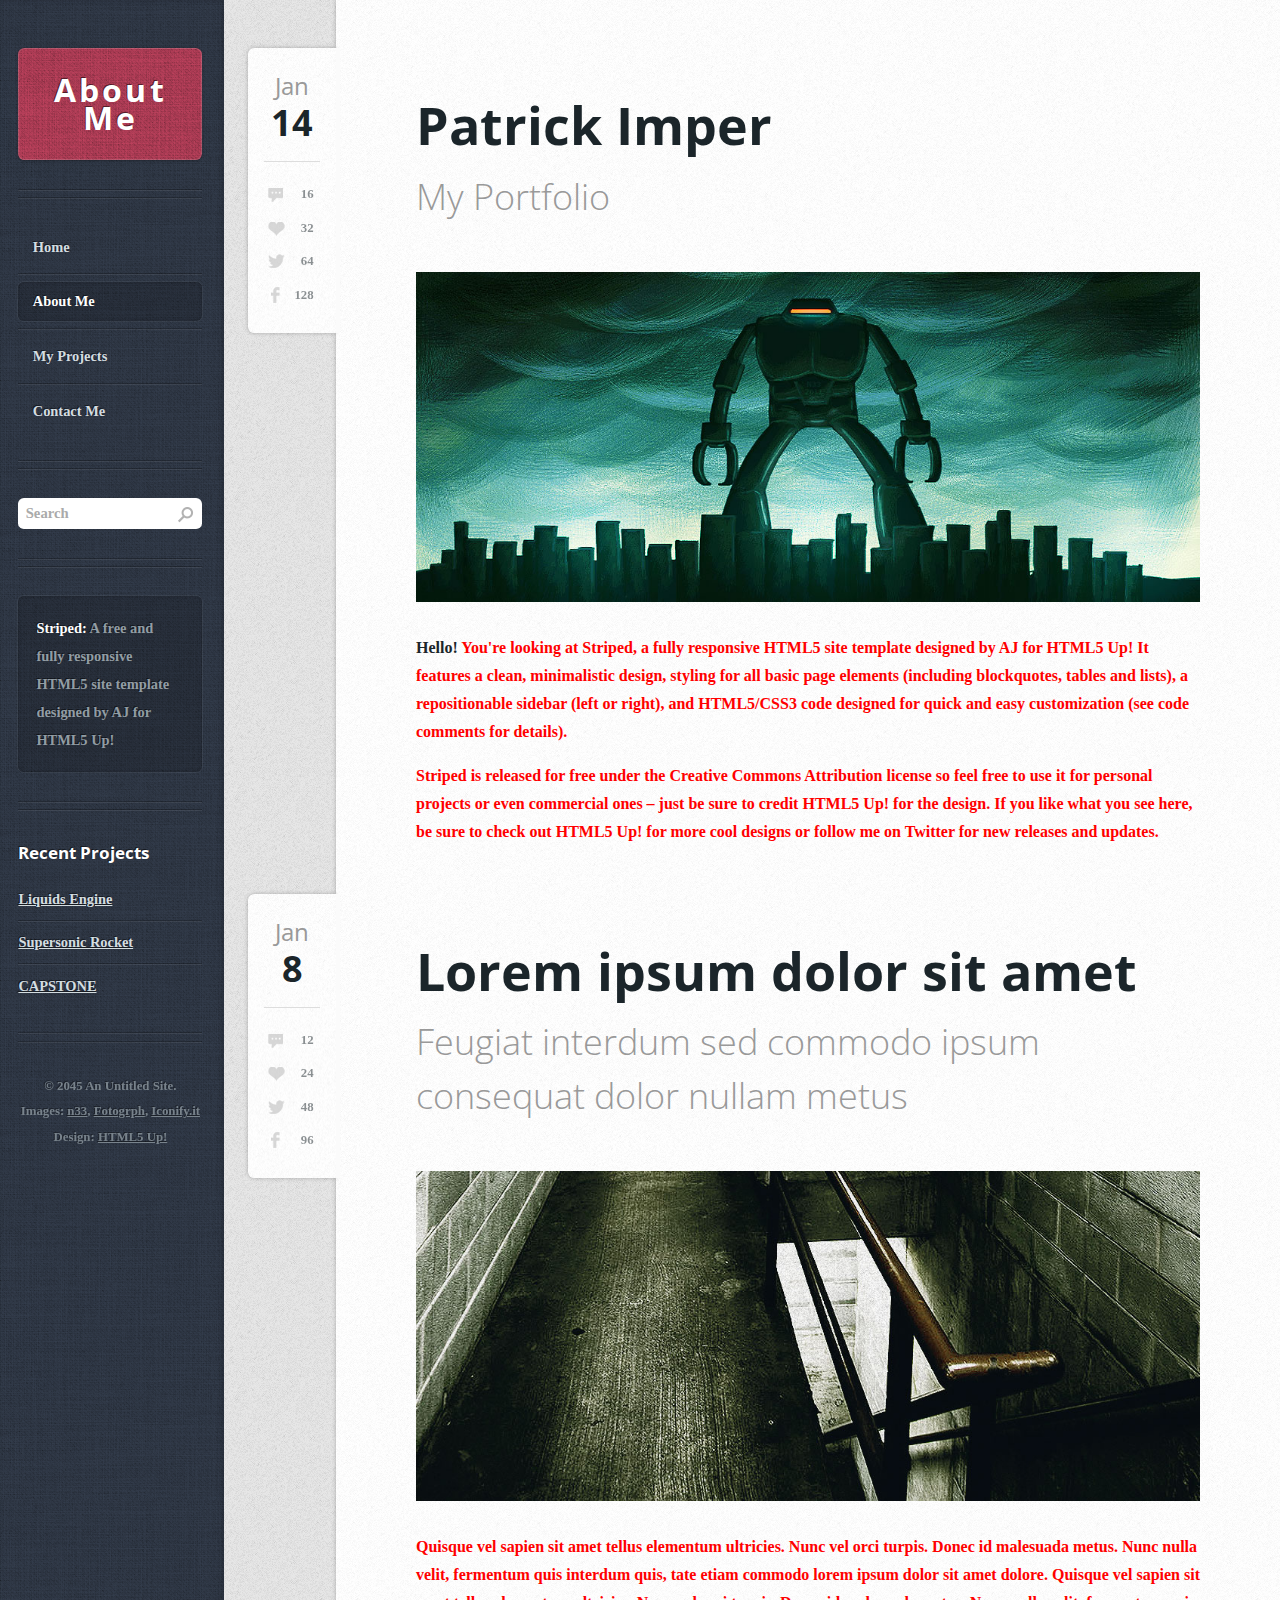
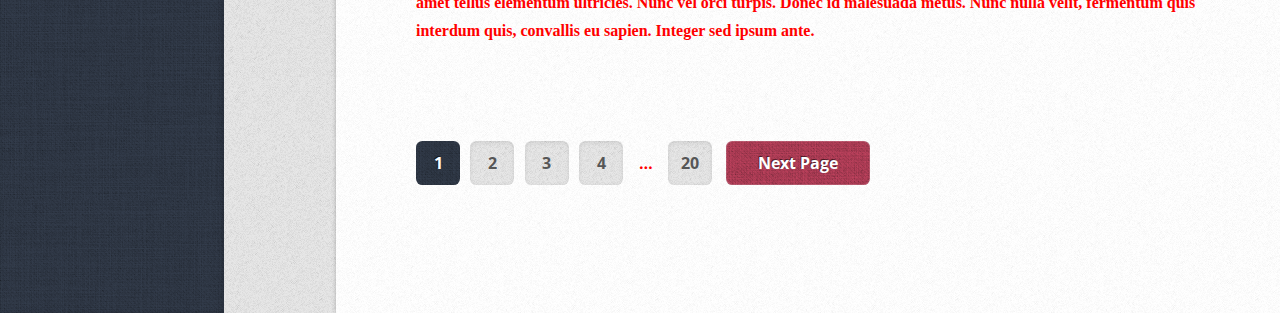
==== commit 229703fe: "aaa" ====
--- a/aboutme.html
+++ b/aboutme.html
@@ -1,7 +1,7 @@
 <!DOCTYPE HTML>
 <html>
 <head>
-<title>Patrick Imper Portfolio</title>
+<title>About Me</title>
 <meta charset="utf-8">
 <link href="http://fonts.googleapis.com/css?family=Source+Sans+Pro:400,400italic,700|Open+Sans+Condensed:300,700" rel="stylesheet">
 <script src="js/jquery-1.8.3.min.js"></script>
@@ -24,12 +24,14 @@
   <div id="content" class="mobileUI-main-content">
 
     <div id="content-inner">
+
       <!-- Post 1-->
       <article class="is-post is-post-excerpt">
         <header>
           <h2><a href="#">Patrick Imper</a></h2>
           <span class="byline">My Portfolio</span> </header>
 
+        <!--Things above image, maybe get rid of-->
         <div class="info"> <span class="date"><span class="month">Jan<span>uary</span></span> <span class="day">14</span><span class="year">, 2045</span></span>
           <ul class="stats">
             <li><a href="#" class="link-icon24 link-icon24-1">16</a></li>
@@ -72,15 +74,15 @@
 
   <div id="sidebar">
     <div id="logo">
-      <h1 class="mobileUI-site-name">Patrick Imper</h1>
+      <h1 class="mobileUI-site-name">About Me</h1> <!--Top of Mobile Page Title-->
     </div>
     <!-- Left Side Nav Bar -->
     <nav id="nav" class="mobileUI-site-nav">
       <ul>
-        <li><a href="#">Home</a></li>
-        <li class="current_page_item"><a href="#">About Me</a></li>
-        <li><a href="#">My Projects</a></li>
-        <li><a href="#">Contact Me</a></li>
+        <li><a href="index.html">Home</a></li>
+        <li class="current_page_item"><a href="aboutme.html">About Me</a></li>
+        <li><a href="myprojects.html">My Projects</a></li>
+        <li><a href="contactme.html">Contact Me</a></li>
       </ul>
     </nav>
     <!-- Word Search -->
@@ -96,6 +98,7 @@
         <p> <strong>Striped:</strong> A free and fully responsive HTML5 site template designed by AJ for HTML5 Up! </p>
       </div>
     </section>
+
     <!-- Recent Projects -->
     <section class="is-recent-posts">
       <header>
@@ -108,7 +111,7 @@
       </ul>
     </section>
 
-    <!-- IDK What to use this for -->
+    <!--
     <section class="is-recent-comments">
       <header>
         <h2>Recent Comments</h2>
@@ -119,8 +122,7 @@
         <li>case on <a href="#">Temporal Flux</a></li>
       </ul>
     </section>
-
-    <!-- What day is it?-->
+    
     <section class="is-calendar">
       <div class="inner">
         <table>
@@ -183,6 +185,7 @@
         </table>
       </div>
     </section>
+    -->
 
     <!-- Copyright -->
     <div id="copyright">
--- a/css/style.css
+++ b/css/style.css
@@ -19,9 +19,10 @@
 
 	body, input, textarea
 	{
-		font-family: 'Source Sans Pro', sans-serif;
-		font-weight: 400;
-		color: #565656;
+		font-family: 'Times New Roman', Times, serif;
+		font-weight: 700;
+		/*color: #565656;*/
+		color: #ff0000;
 	}
 
 	body
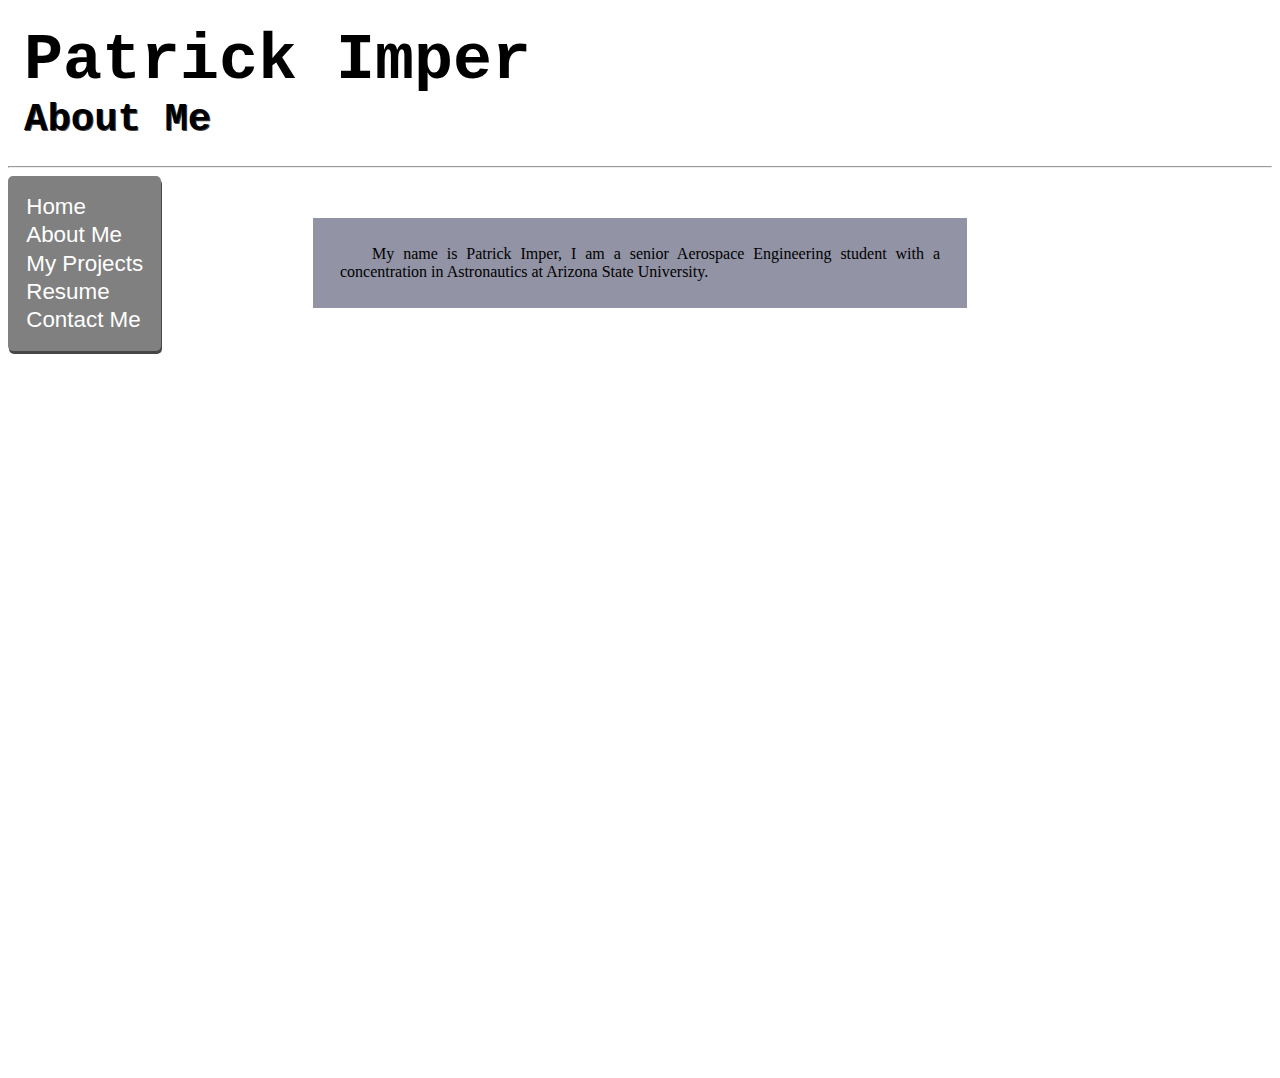
==== commit 44efdcf6: "a" ====
--- a/aboutme.html
+++ b/aboutme.html
@@ -1,198 +1,37 @@
-<!DOCTYPE HTML>
+<!DOCTYPE html>
 <html>
-<head>
-<title>About Me</title>
-<meta charset="utf-8">
-<link href="http://fonts.googleapis.com/css?family=Source+Sans+Pro:400,400italic,700|Open+Sans+Condensed:300,700" rel="stylesheet">
-<script src="js/jquery-1.8.3.min.js"></script>
-<script src="css/5grid/init.js?use=mobile,desktop,1200px,1000px&amp;mobileUI=1&amp;mobileUI.theme=none"></script>
-<noscript>
-<link rel="stylesheet" href="css/5grid/core.css">
-<link rel="stylesheet" href="css/5grid/core-desktop.css">
-<link rel="stylesheet" href="css/5grid/core-1200px.css">
-<link rel="stylesheet" href="css/5grid/core-noscript.css">
-<link rel="stylesheet" href="css/style.css">
-<link rel="stylesheet" href="css/style-desktop.css">
-<link rel="stylesheet" href="css/style-1200px.css">
-</noscript>
-</head>
+  <head>
+    <meta charset="UTF-8">
+    <meta http-equiv="X-UA-Compatible" content="IE=edge">
+    <meta name="viewport" content="width=device-width, initial-scale=1.0">
+    <title>About Me</title>
+    <link rel="stylesheet" href="style.css">
+  </head>
 
-<body class="left-sidebar">
+  <body id = "content">
+     <header id = "header-text">
+      <h1>Patrick Imper</h1>
+      <h3>About Me</h3>
+     </header> 
 
-<div id="wrapper">
+     <hr>
+     
+     <section id = "left_side">
+        <div id ="nav">
+          <p><a href = "index.html">Home</a></p>
+          <p><a href = "aboutme.html">About Me</a></p>
+          <p><a href = "myprojects.html">My Projects</a></p>
+          <p><a href = "./assets/PatrickImperResume.pdf">Resume</a></p>
+          <p><a href = "contactme.html">Contact Me</a></p>
+        </div>
+      </section>
 
-  <div id="content" class="mobileUI-main-content">
-
-    <div id="content-inner">
-
-      <!-- Post 1-->
-      <article class="is-post is-post-excerpt">
-        <header>
-          <h2><a href="#">Patrick Imper</a></h2>
-          <span class="byline">My Portfolio</span> </header>
-
-        <!--Things above image, maybe get rid of-->
-        <div class="info"> <span class="date"><span class="month">Jan<span>uary</span></span> <span class="day">14</span><span class="year">, 2045</span></span>
-          <ul class="stats">
-            <li><a href="#" class="link-icon24 link-icon24-1">16</a></li>
-            <li><a href="#" class="link-icon24 link-icon24-2">32</a></li>
-            <li><a href="#" class="link-icon24 link-icon24-3">64</a></li>
-            <li><a href="#" class="link-icon24 link-icon24-4">128</a></li>
-          </ul>
+      <main id = "center-side">
+        <div id = "text-content">
+          <p>
+          My name is Patrick Imper, I am a senior Aerospace Engineering student with a concentration in Astronautics at Arizona State University.
+          </p>
         </div>
-        <a href="#" class="image image-full"><img src="images/n33-robot-invader.jpg" alt=""></a>
-        <p> <strong>Hello!</strong> You're looking at Striped, a fully responsive HTML5 site template designed by AJ for HTML5 Up! It features a clean, minimalistic design, styling for all basic page elements (including blockquotes, tables and lists), a repositionable sidebar (left or right), and HTML5/CSS3 code designed for quick and easy customization (see code comments for details). </p>
-        <p> Striped is released for free under the Creative Commons Attribution license so feel free to use it for personal projects or even commercial ones &ndash; just be sure to credit HTML5 Up! for the design. If you like what you see here, be sure to check out HTML5 Up! for more cool designs or follow me on Twitter for new releases and updates. </p>
-      </article>
-
-      <!-- Post 2-->
-      <article class="is-post is-post-excerpt">
-        <header>
-          <h2><a href="#">Lorem ipsum dolor sit amet</a></h2>
-          <span class="byline">Feugiat interdum sed commodo ipsum consequat dolor nullam metus</span> </header>
-        <div class="info"> <span class="date"><span class="month">Jan<span>uary</span></span> <span class="day">8</span><span class="year">, 2045</span></span>
-          <ul class="stats">
-            <li><a href="#" class="link-icon24 link-icon24-1">12</a></li>
-            <li><a href="#" class="link-icon24 link-icon24-2">24</a></li>
-            <li><a href="#" class="link-icon24 link-icon24-3">48</a></li>
-            <li><a href="#" class="link-icon24 link-icon24-4">96</a></li>
-          </ul>
-        </div>
-        <a href="#" class="image image-full"><img src="images/fotogrph-dark-stairwell.jpg" alt=""></a>
-        <p> Quisque vel sapien sit amet tellus elementum ultricies. Nunc vel orci turpis. Donec id malesuada metus. Nunc nulla velit, fermentum quis interdum quis, tate etiam commodo lorem ipsum dolor sit amet dolore. Quisque vel sapien sit amet tellus elementum ultricies. Nunc vel orci turpis. Donec id malesuada metus. Nunc nulla velit, fermentum quis interdum quis, convallis eu sapien. Integer sed ipsum ante. </p>
-      </article>
-
-      <!-- Bottom of Page Button-->
-      <div class="pager">
-        <!--<a href="#" class="button previous">Previous Page</a>-->
-        <div class="pages"> <a href="#" class="active">1</a> <a href="#">2</a> <a href="#">3</a> <a href="#">4</a> <span>&hellip;</span> <a href="#">20</a> </div>
-        <a href="#" class="button next">Next Page</a> 
-      </div>
-
-    </div>
-  </div>
-
-  <div id="sidebar">
-    <div id="logo">
-      <h1 class="mobileUI-site-name">About Me</h1> <!--Top of Mobile Page Title-->
-    </div>
-    <!-- Left Side Nav Bar -->
-    <nav id="nav" class="mobileUI-site-nav">
-      <ul>
-        <li><a href="index.html">Home</a></li>
-        <li class="current_page_item"><a href="aboutme.html">About Me</a></li>
-        <li><a href="myprojects.html">My Projects</a></li>
-        <li><a href="contactme.html">Contact Me</a></li>
-      </ul>
-    </nav>
-    <!-- Word Search -->
-    <section class="is-search is-first">
-      <form method="post" action="#">
-        <input type="text" class="text" name="search" placeholder="Search">
-      </form>
-    </section>
-
-    <!-- Below Search Text Box -->
-    <section class="is-text-style1">
-      <div class="inner">
-        <p> <strong>Striped:</strong> A free and fully responsive HTML5 site template designed by AJ for HTML5 Up! </p>
-      </div>
-    </section>
-
-    <!-- Recent Projects -->
-    <section class="is-recent-posts">
-      <header>
-        <h2>Recent Projects</h2>
-      </header>
-      <ul>
-        <li><a href="#">Liquids Engine</a></li>
-        <li><a href="#">Supersonic Rocket</a></li>
-        <li><a href="#">CAPSTONE</a></li>
-      </ul>
-    </section>
-
-    <!--
-    <section class="is-recent-comments">
-      <header>
-        <h2>Recent Comments</h2>
-      </header>
-      <ul>
-        <li>case on <a href="#">Now Full Cyborg</a></li>
-        <li>molly on <a href="#">Untitled Post</a></li>
-        <li>case on <a href="#">Temporal Flux</a></li>
-      </ul>
-    </section>
-    
-    <section class="is-calendar">
-      <div class="inner">
-        <table>
-          <caption>
-          February 2045
-          </caption>
-          <thead>
-            <tr>
-              <th scope="col" title="Monday">M</th>
-              <th scope="col" title="Tuesday">T</th>
-              <th scope="col" title="Wednesday">W</th>
-              <th scope="col" title="Thursday">T</th>
-              <th scope="col" title="Friday">F</th>
-              <th scope="col" title="Saturday">S</th>
-              <th scope="col" title="Sunday">S</th>
-            </tr>
-          </thead>
-          <tbody>
-            <tr>
-              <td colspan="4" class="pad"><span>&nbsp;</span></td>
-              <td><span>1</span></td>
-              <td><span>2</span></td>
-              <td><span>3</span></td>
-            </tr>
-            <tr>
-              <td><span>4</span></td>
-              <td><span>5</span></td>
-              <td><a href="#">6</a></td>
-              <td><span>7</span></td>
-              <td><span>8</span></td>
-              <td><span>9</span></td>
-              <td><a href="#">10</a></td>
-            </tr>
-            <tr>
-              <td><span>11</span></td>
-              <td><span>12</span></td>
-              <td><span>13</span></td>
-              <td class="today"><a href="#">14</a></td>
-              <td><span>15</span></td>
-              <td><span>16</span></td>
-              <td><span>17</span></td>
-            </tr>
-            <tr>
-              <td><span>18</span></td>
-              <td><span>19</span></td>
-              <td><span>20</span></td>
-              <td><span>21</span></td>
-              <td><span>22</span></td>
-              <td><a href="#">23</a></td>
-              <td><span>24</span></td>
-            </tr>
-            <tr>
-              <td><a href="#">25</a></td>
-              <td><span>26</span></td>
-              <td><span>27</span></td>
-              <td><span>28</span></td>
-              <td class="pad" colspan="3"><span>&nbsp;</span></td>
-            </tr>
-          </tbody>
-        </table>
-      </div>
-    </section>
-    -->
-
-    <!-- Copyright -->
-    <div id="copyright">
-      <p> &copy; 2045 An Untitled Site.<br>
-        Images: <a href="http://n33.co">n33</a>, <a href="http://fotogrph.com">Fotogrph</a>, <a href="http://iconify.it">Iconify.it</a> Design: <a href="http://html5up.net/">HTML5 Up!</a> </p>
-    </div>
-  </div>
-</div>
-</body>
-</html>+      </main>
+  </body>
+</html>
--- a/style.css
+++ b/style.css
@@ -0,0 +1,134 @@
+body{
+    background: #ffffff;
+    }  
+
+#content{
+}
+
+#header-text{
+    box-sizing: border-box;
+    overflow: hidden;
+    width: 100%;
+    height: 10%;
+    height: fit-content;
+    padding: 1em;
+    justify-content: space-between;
+}
+
+#header-text h1{
+    font-size: 5em;
+    font-family: monospace;
+    text-shadow: 2px 2px white;
+    margin: auto;
+}
+
+#header-text h3{
+    font-size: 3em;
+    font-family: monospace;
+    text-shadow: 1px 1px #494646;
+    margin: auto;
+}
+
+#left_side{
+    box-sizing: border-box;
+    float: left;
+    height: 100vh;
+    width: auto;
+}
+
+#nav{
+    box-sizing: border-box;
+    background: gray;
+    border-radius: 5px;
+    padding: 1em;
+    box-shadow: 1px 3px #494646;
+}
+
+#nav p{
+    font-size: 1.4em;
+    font-family: sans-serif;
+    color: white;
+    margin: 0.1em;
+}
+
+#nav a{
+    color: rgb(255, 255, 255);
+    text-decoration: none;
+}
+
+#nav a:hover{
+    color: rgb(68, 68, 68);
+    text-shadow:1px 1px black ;
+}
+
+#center-side{
+    box-sizing: border-box;
+    height: 50vh;
+    width: auto;
+ }   
+
+#text-content{
+
+ }
+
+#text-content p{
+    max-width: 600px;
+    font-size: 1em;
+    text-align: justify;
+    text-indent: 2em;
+    background: #9293a5;
+    padding: 27px;
+    margin: 50px auto;
+}
+
+#project-content{
+
+}
+
+#project-content .single-project{
+    float: left;
+}
+
+#project-content .single-project .project-name{
+    position: absolute;
+    font-size: 1.5em;
+    font-family: 'Courier New', Courier, monospace;
+    font-weight: 600;
+    margin-top: -55px;
+    margin-left: 20px;
+    text-shadow:  -1px -1px #ffffff;
+    max-width: 300px;
+    overflow: hidden;
+    text-overflow: ellipsis;
+    white-space: nowrap;
+}
+
+#project-content .single-project a:hover{
+    opacity: 70%;
+}
+
+#project-content .single-project a:hover + p{
+    position: absolute;
+    padding: auto;
+    text-align: center;
+    word-wrap: break-all;
+    white-space: normal;
+    max-width: 280px;
+    margin-top: -150px;
+    margin-left: 30px;
+    overflow: visible;
+    color: black;
+    z-index: unset;
+}
+
+#project-content .single-project img{
+    width: 300px;
+    height: 220px;
+    object-fit: cover;
+    margin: 1em;
+    box-shadow: 5px 2px #494646;
+}
+
+
+
+
